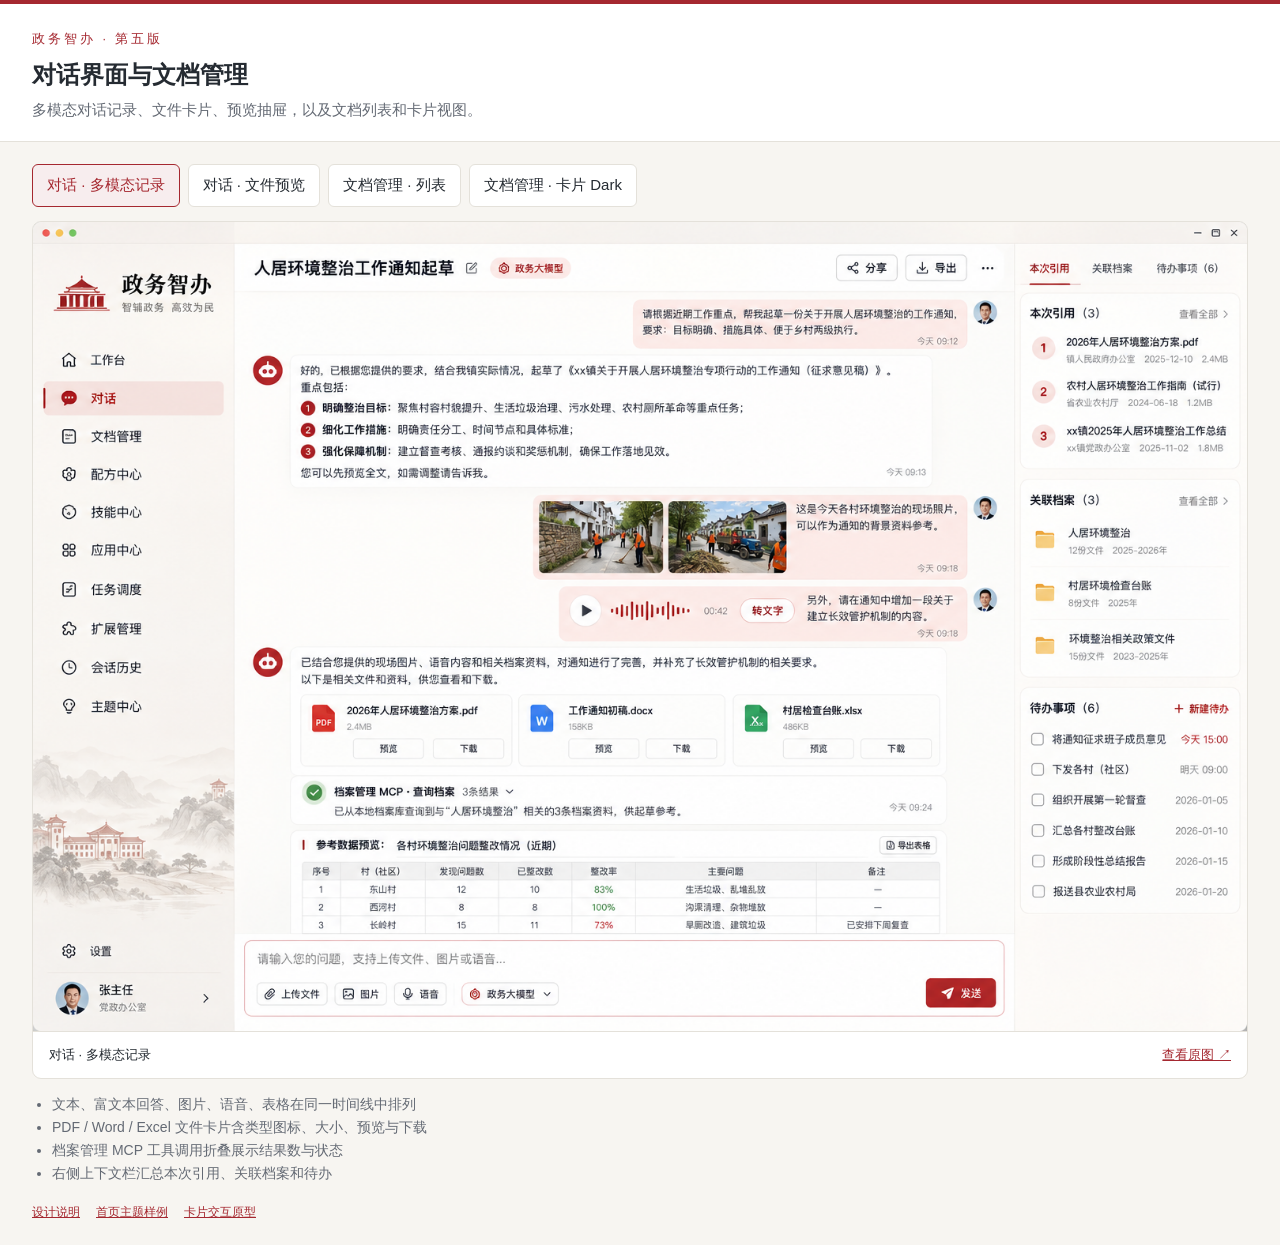
==== design/township-government/v5/index.html @ 9985705a "docs(design): add chat and document management mockups" ====
<!doctype html>
<html lang="zh-CN">
<head>
<meta charset="utf-8"><meta name="viewport" content="width=device-width,initial-scale=1">
<title>政务智办 · 对话与文档管理</title>
<style>
:root{--red:#a52830;--ink:#252b32;--muted:#646a74;--line:#e4e1da;--bg:#f7f5f1}*{box-sizing:border-box}
body{margin:0;color:var(--ink);background:var(--bg);font:15px/1.65 "PingFang SC","Microsoft YaHei",sans-serif}
header{padding:22px 32px 18px;background:#fff;border-top:4px solid var(--red);border-bottom:1px solid var(--line)}
header small{color:var(--red);letter-spacing:3px}h1{margin:4px 0;font-size:24px;font-weight:600}p{margin:0;color:var(--muted)}
main{max-width:1700px;margin:0 auto;padding:22px 32px}
nav{display:flex;gap:8px;flex-wrap:wrap;margin-bottom:14px}
nav button{font:inherit;cursor:pointer;padding:8px 14px;border:1px solid var(--line);border-radius:6px;background:#fff;color:var(--ink)}
nav button[aria-pressed="true"]{border-color:var(--red);color:var(--red);background:#f7edee}
button:focus-visible,a:focus-visible{outline:3px solid var(--red);outline-offset:3px}
figure{margin:0;background:#fff;border:1px solid var(--line);border-radius:9px;overflow:hidden}
figure img{display:block;width:100%;height:auto}
figcaption{padding:12px 16px;border-top:1px solid var(--line);font-size:13px;color:var(--muted);display:flex;gap:16px;flex-wrap:wrap;justify-content:space-between}
figcaption strong{color:var(--ink);font-weight:500}figcaption a{color:var(--red)}
ul{margin:14px 0 0;padding-left:20px;color:var(--muted);font-size:14px}
footer{padding-top:18px;font-size:12px}footer a{color:var(--red);margin-right:16px}
</style>
</head>
<body>
<header><small>政务智办 · 第五版</small><h1>对话界面与文档管理</h1><p>多模态对话记录、文件卡片、预览抽屉，以及文档列表和卡片视图。</p></header>
<main>
<nav aria-label="选择页面">
<button type="button" data-i="0" aria-pressed="true">对话 · 多模态记录</button>
<button type="button" data-i="1" aria-pressed="false">对话 · 文件预览</button>
<button type="button" data-i="2" aria-pressed="false">文档管理 · 列表</button>
<button type="button" data-i="3" aria-pressed="false">文档管理 · 卡片 Dark</button>
</nav>
<figure><img id="img" alt=""><figcaption><strong id="title" aria-live="polite"></strong><a id="open" target="_blank" rel="noopener">查看原图 ↗</a></figcaption></figure>
<ul id="notes"></ul>
<footer><a href="README.md">设计说明</a><a href="../v4/index.html">首页主题样例</a><a href="../v3/index.html">卡片交互原型</a></footer>
</main>
<script>
const pages=[
{f:'01-chat-multimodal-light.png',t:'对话 · 多模态记录',n:['文本、富文本回答、图片、语音、表格在同一时间线中排列','PDF / Word / Excel 文件卡片含类型图标、大小、预览与下载','档案管理 MCP 工具调用折叠展示结果数与状态','右侧上下文栏汇总本次引用、关联档案和待办']},
{f:'02-chat-file-preview-light.png',t:'对话 · 文件预览',n:['点击文件卡片在右侧打开预览抽屉，对话保持可见','抽屉含预览、批注、版本、信息四个标签','附件样式：图片组、PDF 页、表格缩略、外部链接卡、语音','可直接跳转到文档管理中的同一文件']},
{f:'03-documents-list-light.png',t:'文档管理 · 列表',n:['目录树区分公文草稿、政策文件、会议纪要、档案材料、会话生成','按类型、部门、密级、时间筛选；来源标注对话生成 / 上传 / 档案 MCP','状态标签：草稿、审核中、已归档','右侧详情含文件编号、密级、关联会话与版本记录，可发起审核或归档']},
{f:'04-documents-grid-dark.png',t:'文档管理 · 卡片 Dark',n:['卡片视图以大缩略图展示文件内容','悬停出现预览、下载、更多操作','顶部拖拽上传条，右下角显示上传进度','Dark 主题沿用朱砂红强调色与暖灰面板']}
];
const img=document.getElementById('img'),title=document.getElementById('title'),openLink=document.getElementById('open'),notes=document.getElementById('notes');
function show(i){const p=pages[i];img.src='images/'+p.f;img.alt=p.t+' 设计图';title.textContent=p.t;openLink.href='images/'+p.f;
notes.innerHTML=p.n.map(x=>'<li>'+x+'</li>').join('');
document.querySelectorAll('nav button').forEach(b=>b.setAttribute('aria-pressed',String(+b.dataset.i===i)));}
document.querySelectorAll('nav button').forEach(b=>b.addEventListener('click',()=>show(+b.dataset.i)));show(0);
</script>
</body>
</html>
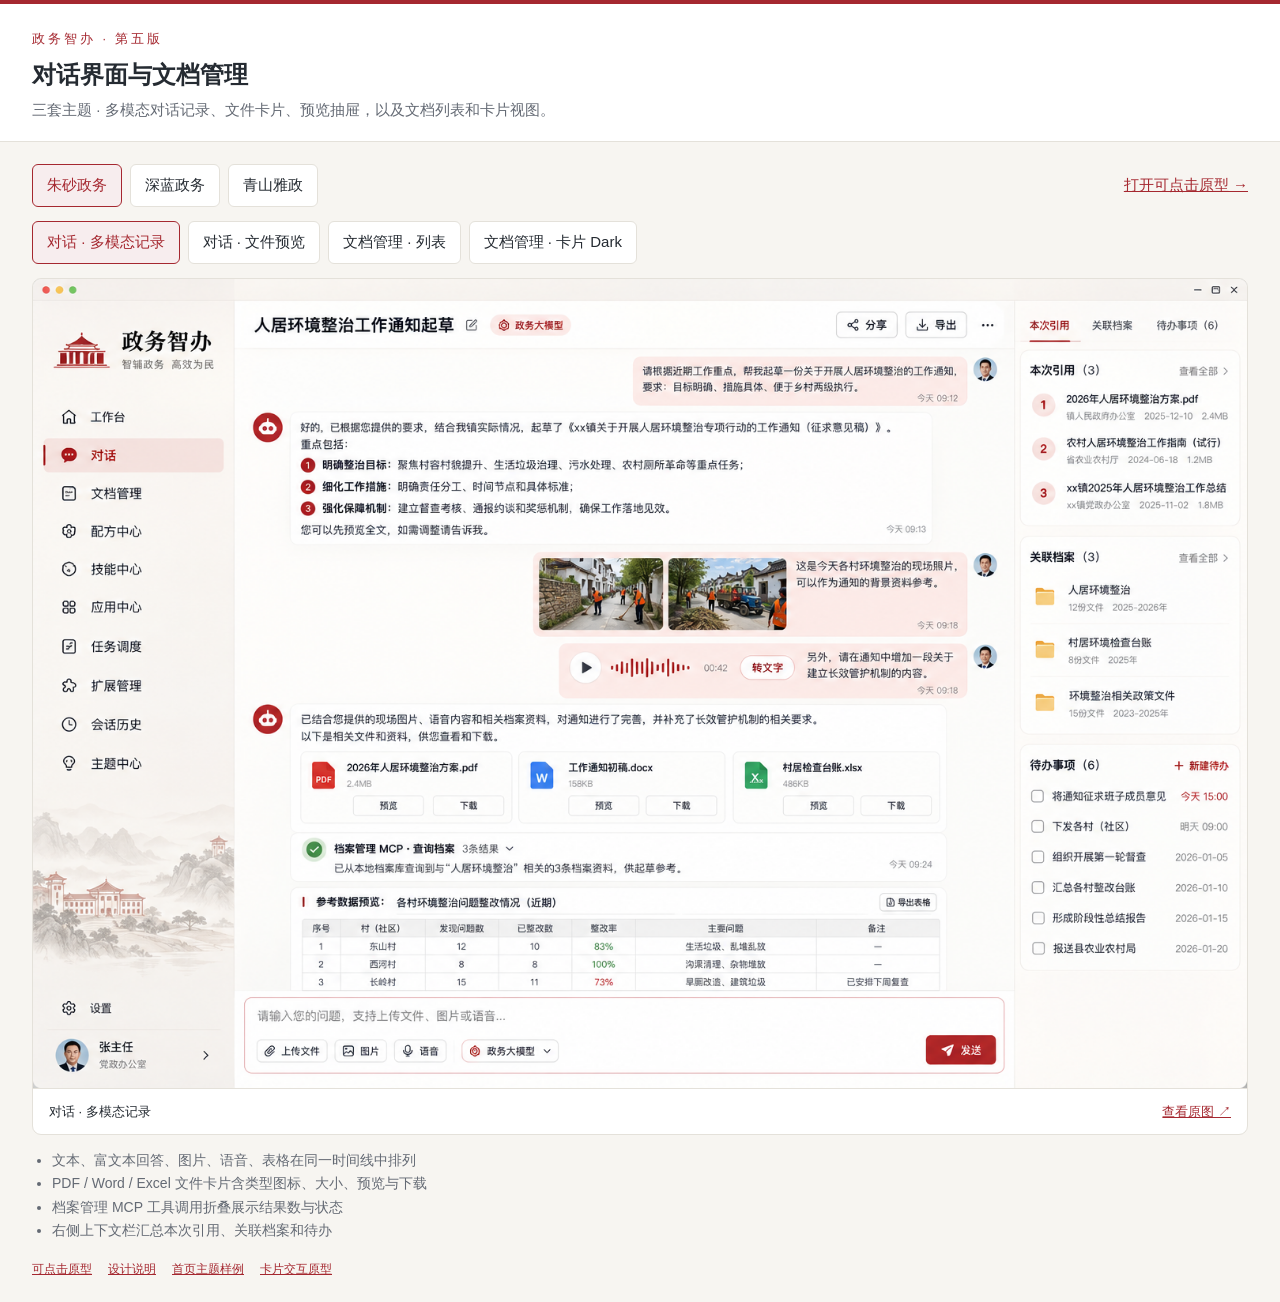
==== commit fe955d59: "docs(design): add navy and forest chat/document themes and clickable prototype" ====
--- a/design/township-government/v5/index.html
+++ b/design/township-government/v5/index.html
@@ -22,9 +22,15 @@
 </style>
 </head>
 <body>
-<header><small>政务智办 · 第五版</small><h1>对话界面与文档管理</h1><p>多模态对话记录、文件卡片、预览抽屉，以及文档列表和卡片视图。</p></header>
+<header><small>政务智办 · 第五版</small><h1>对话界面与文档管理</h1><p>三套主题 · 多模态对话记录、文件卡片、预览抽屉，以及文档列表和卡片视图。</p></header>
 <main>
-<nav aria-label="选择页面">
+<nav aria-label="选择主题" id="themes">
+<button type="button" data-t="civic" aria-pressed="true">朱砂政务</button>
+<button type="button" data-t="navy" aria-pressed="false">深蓝政务</button>
+<button type="button" data-t="forest" aria-pressed="false">青山雅政</button>
+<a href="prototype.html" style="margin-left:auto;align-self:center;color:var(--red)">打开可点击原型 →</a>
+</nav>
+<nav aria-label="选择页面" id="pages">
 <button type="button" data-i="0" aria-pressed="true">对话 · 多模态记录</button>
 <button type="button" data-i="1" aria-pressed="false">对话 · 文件预览</button>
 <button type="button" data-i="2" aria-pressed="false">文档管理 · 列表</button>
@@ -32,20 +38,22 @@
 </nav>
 <figure><img id="img" alt=""><figcaption><strong id="title" aria-live="polite"></strong><a id="open" target="_blank" rel="noopener">查看原图 ↗</a></figcaption></figure>
 <ul id="notes"></ul>
-<footer><a href="README.md">设计说明</a><a href="../v4/index.html">首页主题样例</a><a href="../v3/index.html">卡片交互原型</a></footer>
+<footer><a href="prototype.html">可点击原型</a><a href="README.md">设计说明</a><a href="../v4/index.html">首页主题样例</a><a href="../v3/index.html">卡片交互原型</a></footer>
 </main>
 <script>
 const pages=[
 {f:'01-chat-multimodal-light.png',t:'对话 · 多模态记录',n:['文本、富文本回答、图片、语音、表格在同一时间线中排列','PDF / Word / Excel 文件卡片含类型图标、大小、预览与下载','档案管理 MCP 工具调用折叠展示结果数与状态','右侧上下文栏汇总本次引用、关联档案和待办']},
 {f:'02-chat-file-preview-light.png',t:'对话 · 文件预览',n:['点击文件卡片在右侧打开预览抽屉，对话保持可见','抽屉含预览、批注、版本、信息四个标签','附件样式：图片组、PDF 页、表格缩略、外部链接卡、语音','可直接跳转到文档管理中的同一文件']},
 {f:'03-documents-list-light.png',t:'文档管理 · 列表',n:['目录树区分公文草稿、政策文件、会议纪要、档案材料、会话生成','按类型、部门、密级、时间筛选；来源标注对话生成 / 上传 / 档案 MCP','状态标签：草稿、审核中、已归档','右侧详情含文件编号、密级、关联会话与版本记录，可发起审核或归档']},
-{f:'04-documents-grid-dark.png',t:'文档管理 · 卡片 Dark',n:['卡片视图以大缩略图展示文件内容','悬停出现预览、下载、更多操作','顶部拖拽上传条，右下角显示上传进度','Dark 主题沿用朱砂红强调色与暖灰面板']}
+{f:'04-documents-grid-dark.png',t:'文档管理 · 卡片 Dark',n:['卡片视图以大缩略图展示文件内容','悬停出现预览、下载、更多操作','顶部拖拽上传条，右下角显示上传进度','Dark 主题保留各自强调色：朱砂红、钢蓝、玉青']}
 ];
 const img=document.getElementById('img'),title=document.getElementById('title'),openLink=document.getElementById('open'),notes=document.getElementById('notes');
-function show(i){const p=pages[i];img.src='images/'+p.f;img.alt=p.t+' 设计图';title.textContent=p.t;openLink.href='images/'+p.f;
+let theme='civic',cur=0;
+function show(i){cur=i;const p=pages[i];img.src='images/'+theme+'/'+p.f;img.alt=p.t+' 设计图';title.textContent=p.t;openLink.href='images/'+theme+'/'+p.f;
 notes.innerHTML=p.n.map(x=>'<li>'+x+'</li>').join('');
-document.querySelectorAll('nav button').forEach(b=>b.setAttribute('aria-pressed',String(+b.dataset.i===i)));}
-document.querySelectorAll('nav button').forEach(b=>b.addEventListener('click',()=>show(+b.dataset.i)));show(0);
+document.querySelectorAll('#pages button').forEach(b=>b.setAttribute('aria-pressed',String(+b.dataset.i===i)));}
+document.querySelectorAll('#pages button').forEach(b=>b.addEventListener('click',()=>show(+b.dataset.i)));
+document.querySelectorAll('#themes button').forEach(b=>b.addEventListener('click',()=>{theme=b.dataset.t;document.querySelectorAll('#themes button').forEach(x=>x.setAttribute('aria-pressed',String(x===b)));show(cur);}));show(0);
 </script>
 </body>
 </html>
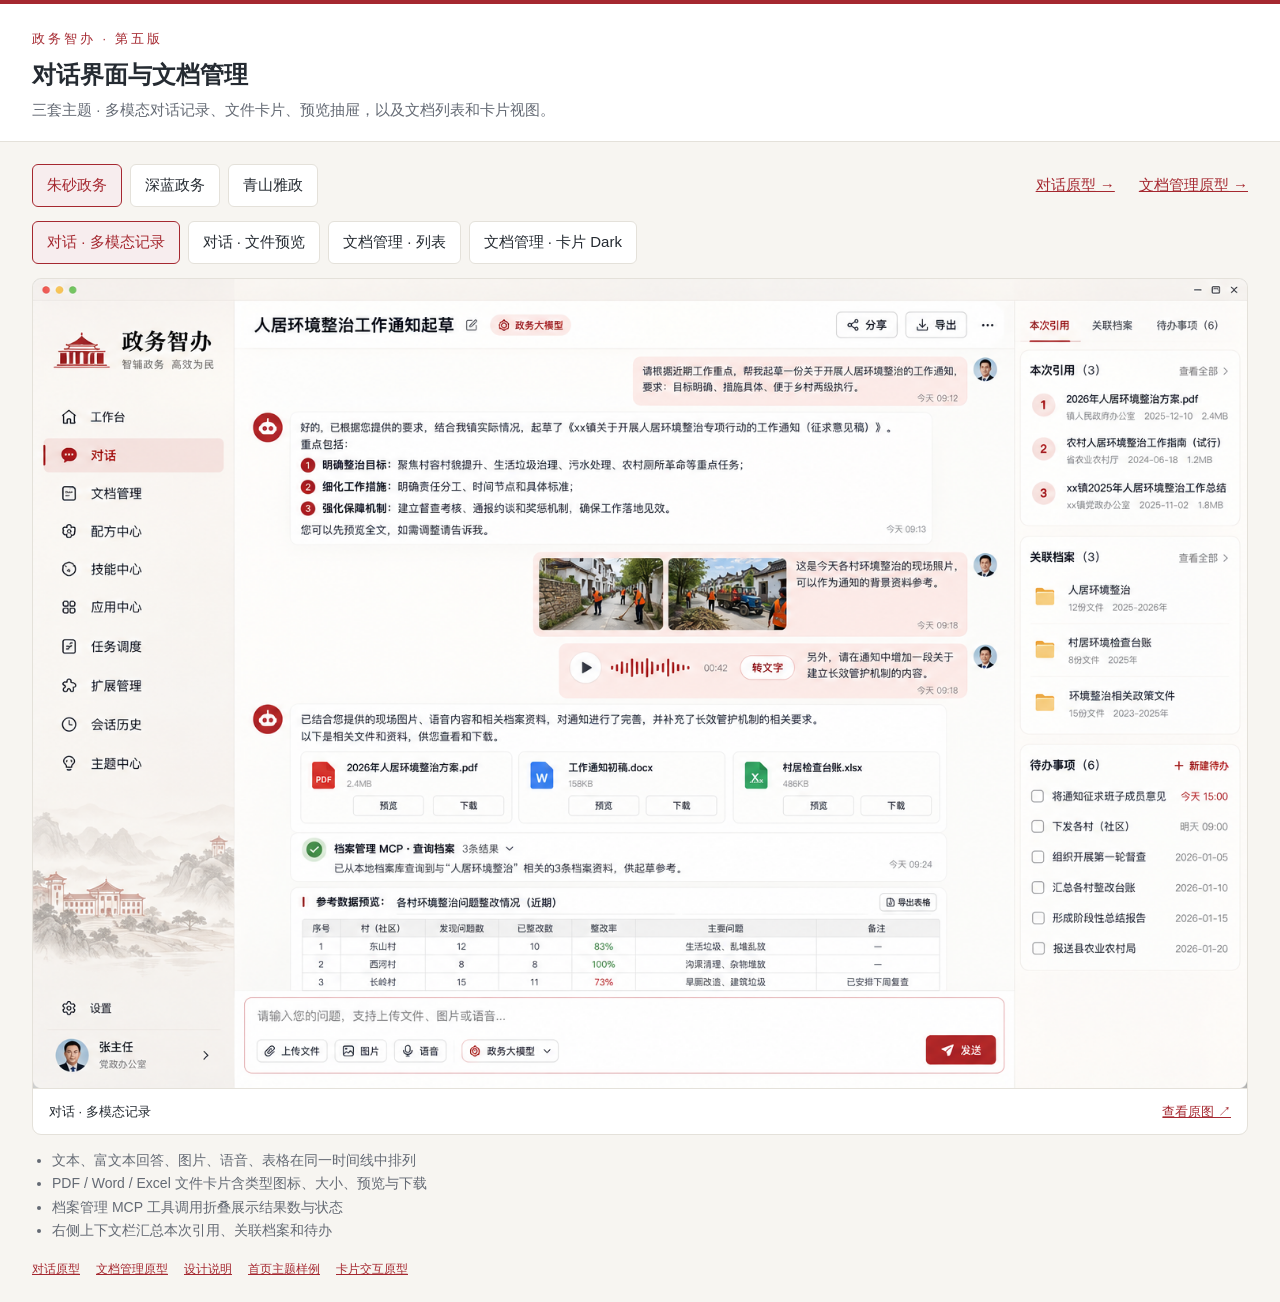
==== commit 00e47002: "docs(design): add clickable document management prototype" ====
--- a/design/township-government/v5/index.html
+++ b/design/township-government/v5/index.html
@@ -28,7 +28,7 @@
 <button type="button" data-t="civic" aria-pressed="true">朱砂政务</button>
 <button type="button" data-t="navy" aria-pressed="false">深蓝政务</button>
 <button type="button" data-t="forest" aria-pressed="false">青山雅政</button>
-<a href="prototype.html" style="margin-left:auto;align-self:center;color:var(--red)">打开可点击原型 →</a>
+<a href="prototype.html" style="margin-left:auto;align-self:center;color:var(--red)">对话原型 →</a><a href="documents.html" style="margin-left:16px;align-self:center;color:var(--red)">文档管理原型 →</a>
 </nav>
 <nav aria-label="选择页面" id="pages">
 <button type="button" data-i="0" aria-pressed="true">对话 · 多模态记录</button>
@@ -38,7 +38,7 @@
 </nav>
 <figure><img id="img" alt=""><figcaption><strong id="title" aria-live="polite"></strong><a id="open" target="_blank" rel="noopener">查看原图 ↗</a></figcaption></figure>
 <ul id="notes"></ul>
-<footer><a href="prototype.html">可点击原型</a><a href="README.md">设计说明</a><a href="../v4/index.html">首页主题样例</a><a href="../v3/index.html">卡片交互原型</a></footer>
+<footer><a href="prototype.html">对话原型</a><a href="documents.html">文档管理原型</a><a href="README.md">设计说明</a><a href="../v4/index.html">首页主题样例</a><a href="../v3/index.html">卡片交互原型</a></footer>
 </main>
 <script>
 const pages=[
